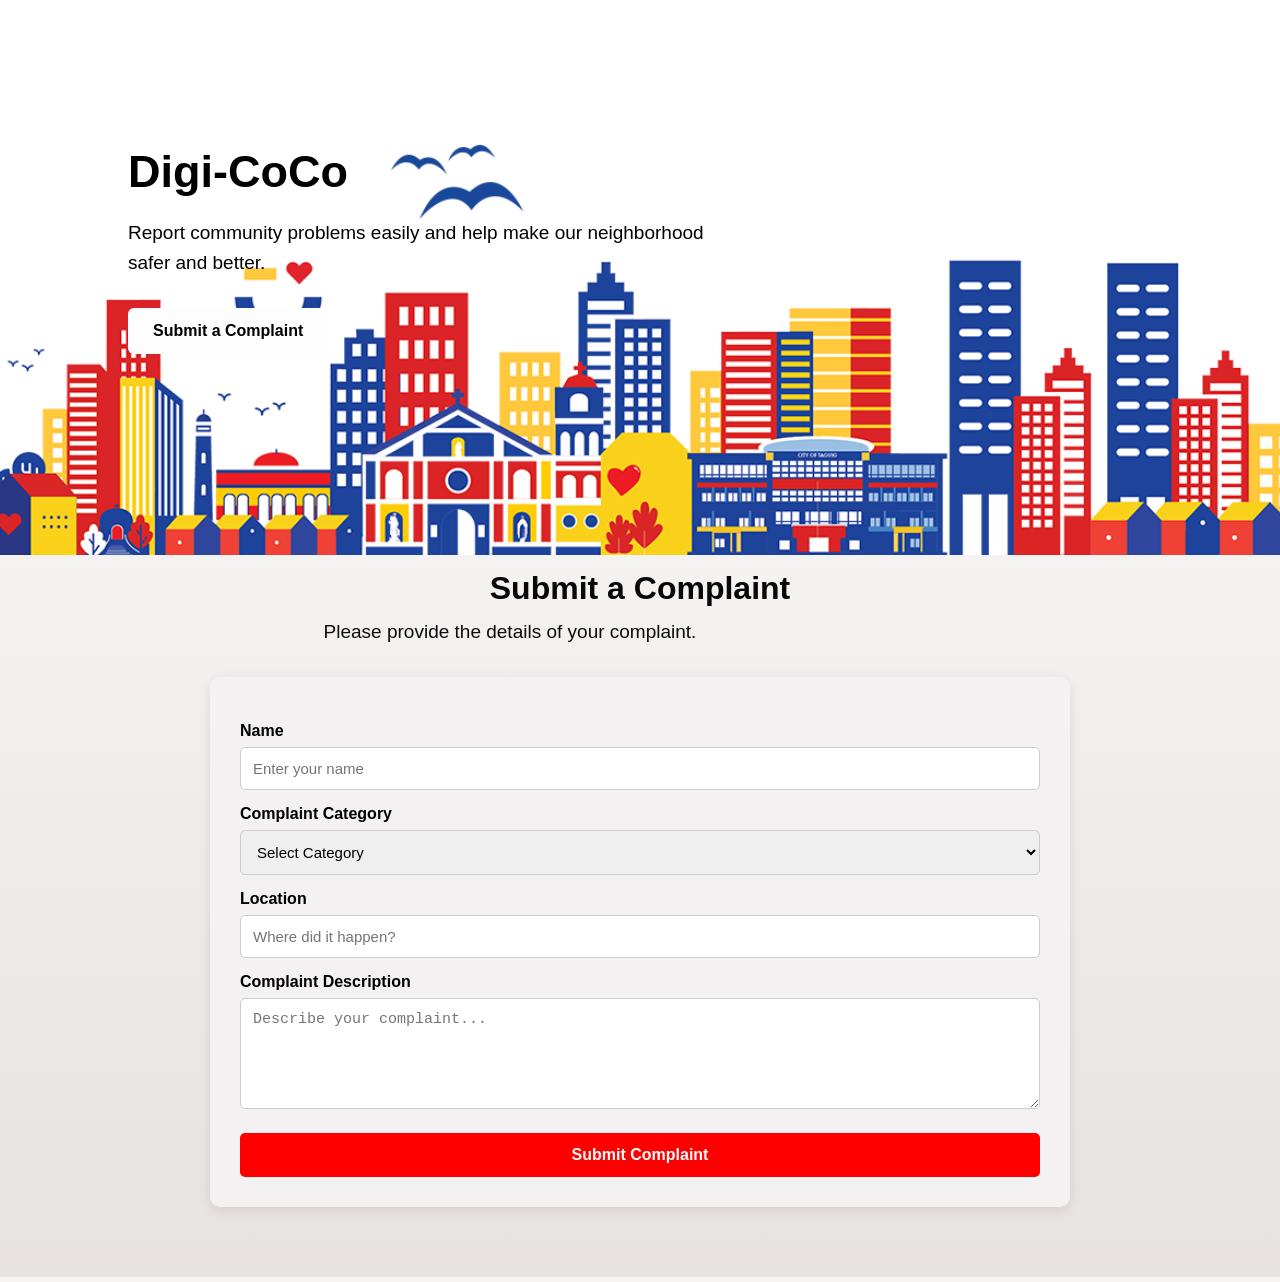
==== HTML WEBSITE/index.html @ d0f6c258 "Add files via upload" ====
<!DOCTYPE html>
<html lang="en">
<head>
    <meta charset="UTF-8">
    <meta name="viewport" content="width=device-width, initial-scale=1.0">
    <title>Digital Community Complaint </title>
    <link rel="stylesheet" href="Style.css">
</head>
<body>

    <section id="home" class="hero">
        <div>
            <h1>Digi-CoCo</h1>
            <p>
                Report community problems easily and help make
                our neighborhood safer and better.
            </p>
            <a href="#complaint" class="btn">Submit a Complaint</a>
        </div>
    </section>

    <section id="complaint" class="section">
        <h2>Submit a Complaint</h2>

        <p class="subtitle">Please provide the details of your complaint.</p>

        <form id="complaintForm">

            <label for="name">Name</label>
            <input type="text" id="name" placeholder="Enter your name" required>

            <label for="category">Complaint Category</label>
            <select id="category" required>
                <option value="">Select Category</option>
                <option value="Noise">Noise</option>
                <option value="Garbage">Garbage</option>
                <option value="Illegal Parking">Illegal Parking</option>
            </select>

            <label for="location">Location</label>
            <input type="text" id="location" placeholder="Where did it happen?" required>

            <label for="description">Complaint Description</label>
            <textarea id="description" rows="5"
                placeholder="Describe your complaint..." required></textarea>

            <button type="submit">Submit Complaint</button>

        </form>
    </section>
</body>
</html>
---- HTML WEBSITE/Style.css ----
* {
    margin: 0;
    padding: 0;
    box-sizing: border-box;
}

html {
    scroll-behavior: smooth;
}

body {
    font-family: Arial, sans-serif;
    background: #ff0000;
    color: #000000;
    background-color: #f8f4f4;
    background-size: contrain; 
    background-repeat: no-repeat;
    background-image: url('Taguig.png'), linear-gradient(
        
        rgba(255, 255, 255, 0.9),
        rgba(230, 224, 224, 0.9)
    )      
    }


header {
    background: #f03607;
    color: rgb(255, 255, 255);
    padding: 18px 8%;
    display: flex;
    justify-content: space-between;
    align-items: center;
    position: sticky;
    top: 0;
    z-index: 100;
}


nav a {
    color: white;
    text-decoration: none;
    margin-left: 25px;
    font-weight: bold;
}

nav a:hover {
    color: #d8f3f8;
}


.hero {
    min-height: 500px;
    display: flex;
    align-items: center;
    padding: 60px 10%;
    background-color: rgba(90, 53, 53, 0.8),
    

   
}

h1 {
    font-size: 45px;
    max-width: 700px;
    margin-bottom: 20px;
}

p {
    font-size: 19px;
    max-width: 600px;
    margin-bottom: 30px;
    line-height: 1.6;
}

.btn {
    display: inline-block;
    background: rgb(253, 253, 253);
    color: #000000;
    padding: 14px 25px;
    border-radius: 6px;
    text-decoration: none;
    font-weight: bold;
}


.section {
    max-width: 900px;
    margin: auto;
    padding: 70px 20px;
}

.section h2 {
    text-align: center;
    font-size: 32px;
    color: #080808;
    margin-bottom: 10px;
}

.subtitle {
    text-align: center;
    margin-bottom: 30px;
    color: #0c0c0c;
}


form {
    background: rgb(243, 241, 241);
    padding: 30px;
    border-radius: 10px;
    box-shadow: 0 3px 12px rgba(0,0,0,0.1);
}

label {
    display: block;
    margin-top: 15px;
    margin-bottom: 7px;
    font-weight: bold;
}

input,
select,
textarea {
    width: 100%;
    padding: 12px;
    border: 1px solid #ccc;
    border-radius: 5px;
    font-size: 15px;
}

textarea {
    resize: vertical;
}

button {
    width: 100%;
    margin-top: 20px;
    padding: 13px;
    border: none;
    border-radius: 5px;
    background: #ff0000;
    color: rgb(255, 255, 255);
    font-size: 16px;
    font-weight: bold;
    cursor: pointer;
}

button:hover {
    background: #910505;
}


.reports {
    max-width: 1000px;
}

.search {
    margin: 25px 0;
}

.complaint-card {
    background: rgb(255, 254, 254);
    padding: 20px;
    margin-bottom: 15px;
    border-radius: 8px;
    border-left: 5px solid #176b87;
    box-shadow: 0 2px 8px rgba(0,0,0,0.08);
}

.complaint-card h3 {
    color: #598594;
    margin-bottom: 10px;
}

.complaint-card p {
    margin: 7px 0;
}

.delete-btn {
    width: auto;
    background: #d9534f;
    padding: 8px 15px;
    margin-top: 10px;
}

.delete-btn:hover {
    background: #b52b27;
}
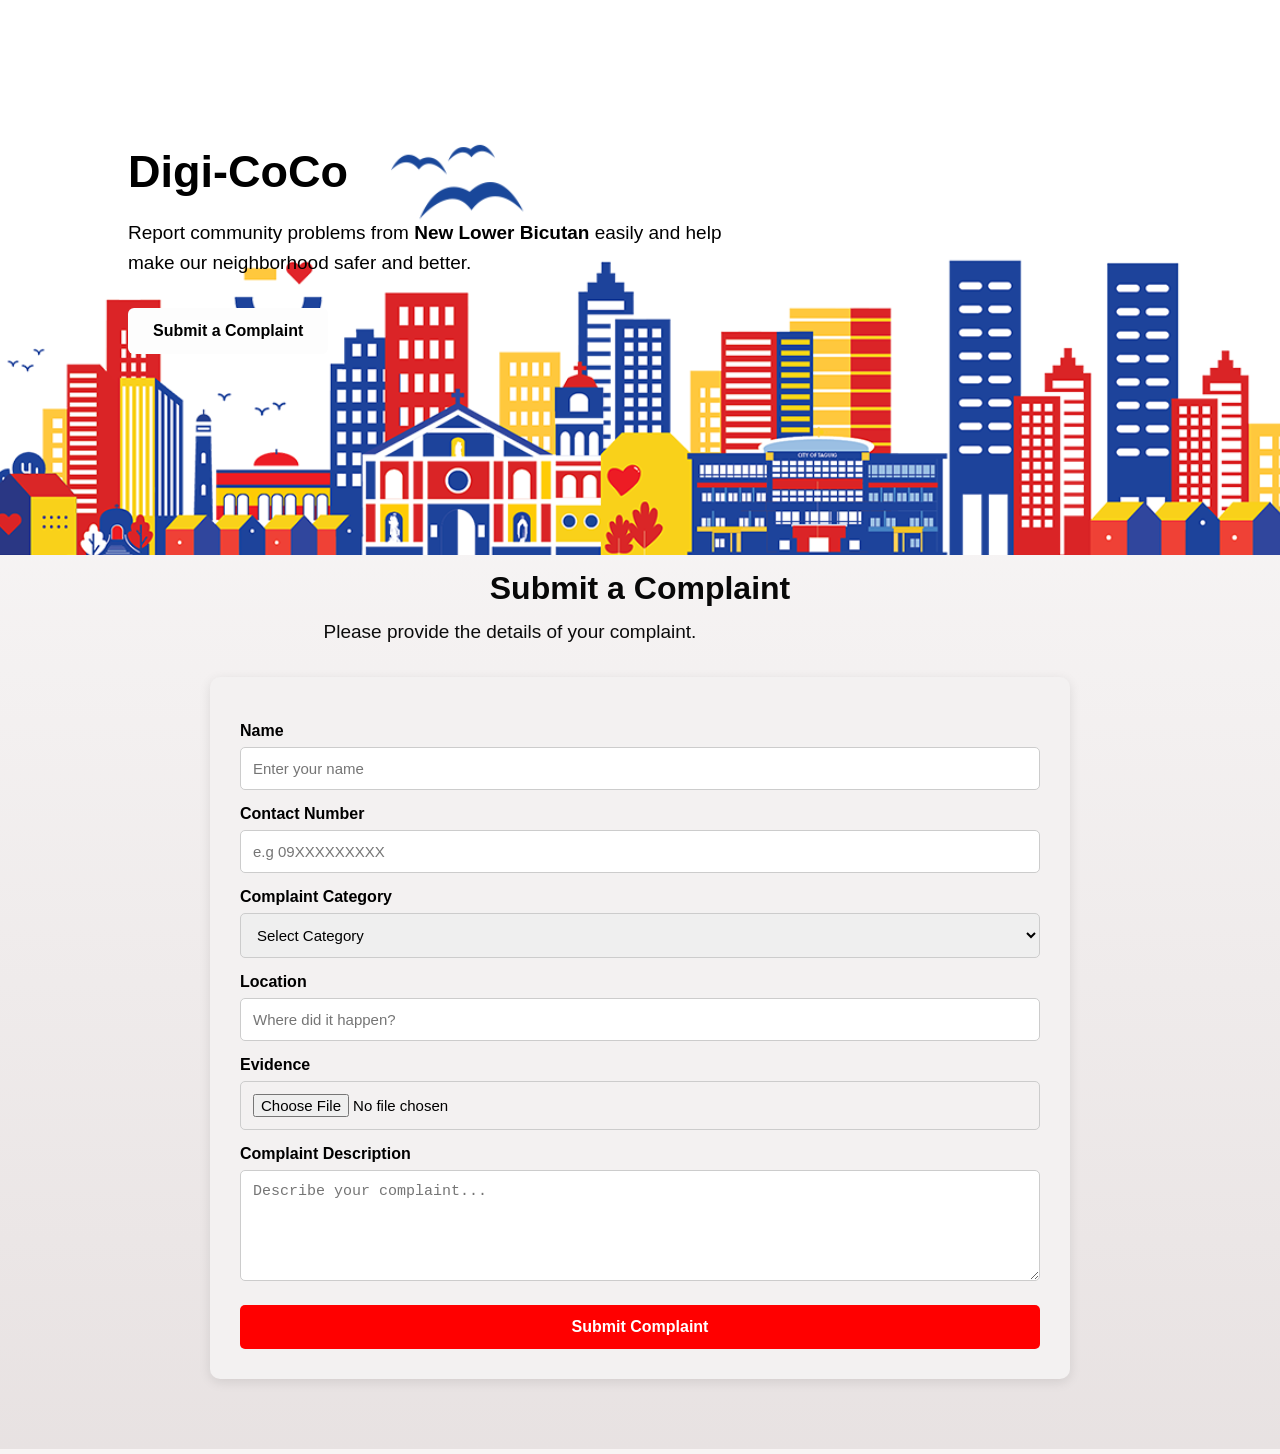
==== commit 8aac3afc: "updated" ====
--- a/HTML WEBSITE/index.html
+++ b/HTML WEBSITE/index.html
@@ -12,7 +12,7 @@
         <div>
             <h1>Digi-CoCo</h1>
             <p>
-                Report community problems easily and help make
+                Report community problems from <strong> New Lower Bicutan </strong> easily and help make
                 our neighborhood safer and better.
             </p>
             <a href="#complaint" class="btn">Submit a Complaint</a>
@@ -29,6 +29,9 @@
             <label for="name">Name</label>
             <input type="text" id="name" placeholder="Enter your name" required>
 
+            <label for="Contact">Contact Number</label>
+            <input type="tel" id="Contact" pattern="09 [0-9] {9}" placeholder="e.g 09XXXXXXXXX" maxlength="11"  required>
+            
             <label for="category">Complaint Category</label>
             <select id="category" required>
                 <option value="">Select Category</option>
@@ -39,6 +42,8 @@
 
             <label for="location">Location</label>
             <input type="text" id="location" placeholder="Where did it happen?" required>
+            <label for="Evidence">Evidence</label>
+            <input type="file" placeholder="Evidence ng kalokohan" required>
 
             <label for="description">Complaint Description</label>
             <textarea id="description" rows="5"
--- a/HTML WEBSITE/Style.css
+++ b/HTML WEBSITE/Style.css
@@ -34,6 +34,7 @@
     top: 0;
     z-index: 100;
 }
+
 
 
 nav a {
